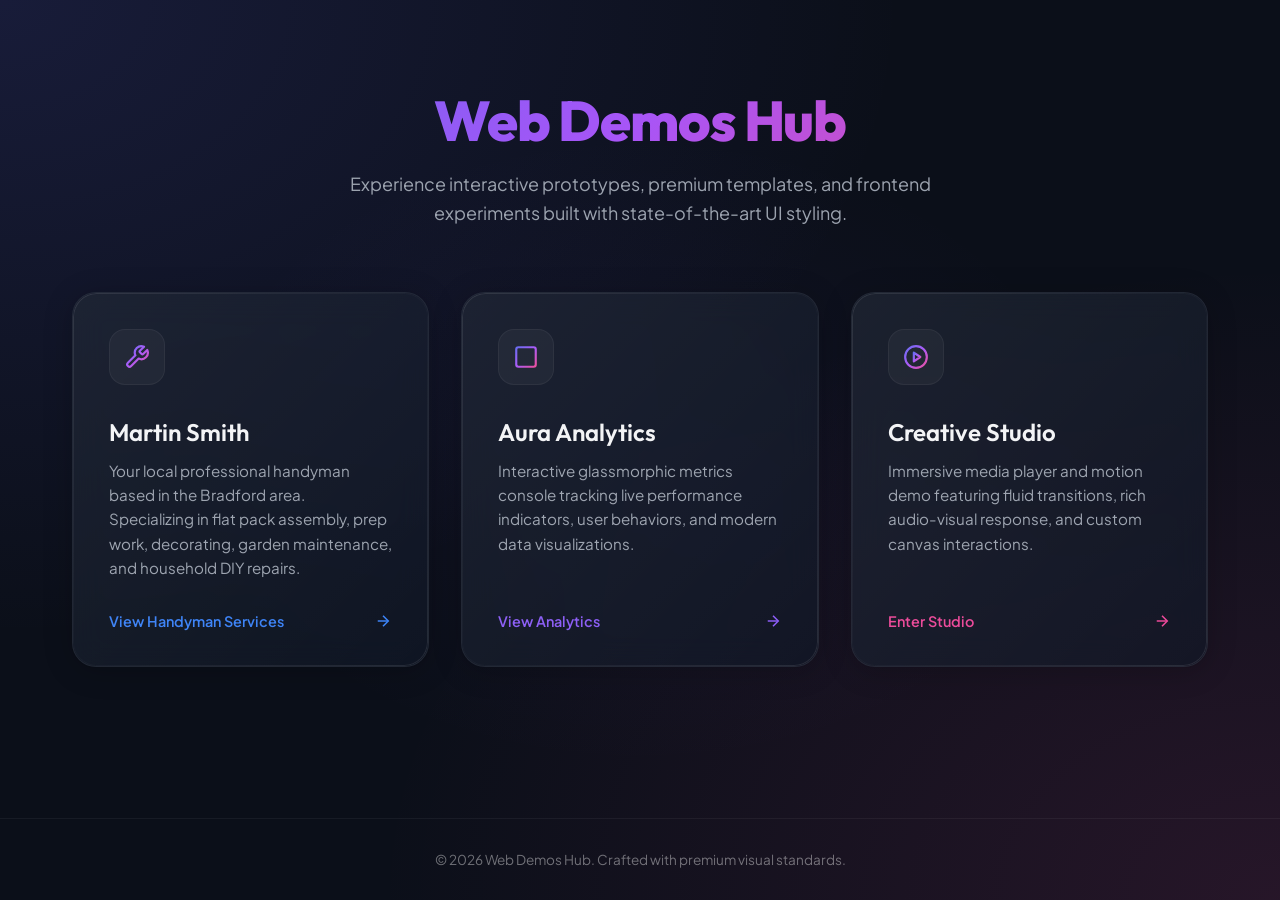
==== index.html @ 21fb2462 "Martin smith" ====
<!DOCTYPE html>
<html lang="en">
<head>
    <meta charset="UTF-8">
    <meta name="viewport" content="width=device-width, initial-scale=1.0">
    <title>Web Demos Hub</title>
    <meta name="description" content="A curated gallery of premium web experiments, templates, and interactive demos.">
    <!-- Google Fonts -->
    <link rel="preconnect" href="https://fonts.googleapis.com">
    <link rel="preconnect" href="https://fonts.gstatic.com" crossorigin>
    <link href="https://fonts.googleapis.com/css2?family=Outfit:wght@300;400;600;800&family=Plus+Jakarta+Sans:wght@300;400;500;700&display=swap" rel="stylesheet">
    
    <style>
        :root {
            --bg-color: #0b0f19;
            --card-bg: rgba(17, 25, 40, 0.65);
            --card-border: rgba(255, 255, 255, 0.08);
            --text-primary: #f3f4f6;
            --text-secondary: #9ca3af;
            --primary-glow: linear-gradient(135deg, #6366f1 0%, #a855f7 50%, #ec4899 100%);
            --accent-blue: #3b82f6;
            --accent-purple: #8b5cf6;
            --accent-pink: #ec4899;
            --font-display: 'Outfit', sans-serif;
            --font-sans: 'Plus Jakarta Sans', sans-serif;
        }

        * {
            box-sizing: border-box;
            margin: 0;
            padding: 0;
        }

        body {
            background-color: var(--bg-color);
            background-image: 
                radial-gradient(at 0% 0%, rgba(99, 102, 241, 0.15) 0px, transparent 50%),
                radial-gradient(at 100% 100%, rgba(236, 72, 153, 0.12) 0px, transparent 50%),
                radial-gradient(at 50% 50%, rgba(139, 92, 246, 0.05) 0px, transparent 50%);
            background-attachment: fixed;
            color: var(--text-primary);
            font-family: var(--font-sans);
            min-height: 100vh;
            display: flex;
            flex-direction: column;
            justify-content: space-between;
            overflow-x: hidden;
        }

        /* Container & Header */
        .container {
            max-width: 1200px;
            width: 100%;
            margin: 0 auto;
            padding: 4rem 2rem;
            flex-grow: 1;
            display: flex;
            flex-direction: column;
            justify-content: center;
        }

        header {
            text-align: center;
            margin-bottom: 4rem;
            animation: fadeIn 1s ease-out;
        }

        h1 {
            font-family: var(--font-display);
            font-size: 3.5rem;
            font-weight: 800;
            line-height: 1.2;
            letter-spacing: -0.02em;
            margin-bottom: 1rem;
            background: var(--primary-glow);
            -webkit-background-clip: text;
            -webkit-text-fill-color: transparent;
            background-clip: text;
        }

        .subtitle {
            font-size: 1.125rem;
            color: var(--text-secondary);
            max-width: 600px;
            margin: 0 auto;
            line-height: 1.6;
        }

        /* Gallery Grid */
        .gallery-grid {
            display: grid;
            grid-template-columns: repeat(auto-fit, minmax(300px, 1fr));
            gap: 2rem;
            animation: slideUp 0.8s cubic-bezier(0.16, 1, 0.3, 1);
        }

        /* Card / Button Styles */
        .demo-card {
            background: var(--card-bg);
            border: 1px solid var(--card-border);
            border-radius: 24px;
            padding: 2.25rem;
            text-decoration: none;
            color: inherit;
            display: flex;
            flex-direction: column;
            justify-content: space-between;
            position: relative;
            overflow: hidden;
            transition: all 0.4s cubic-bezier(0.16, 1, 0.3, 1);
            backdrop-filter: blur(16px);
            -webkit-backdrop-filter: blur(16px);
            box-shadow: 0 4px 30px rgba(0, 0, 0, 0.2);
        }

        /* Ambient Glow effect on hover */
        .demo-card::before {
            content: '';
            position: absolute;
            top: 0;
            left: 0;
            width: 100%;
            height: 100%;
            background: linear-gradient(135deg, rgba(255,255,255,0.05) 0%, rgba(255,255,255,0) 100%);
            opacity: 1;
            transition: opacity 0.4s;
        }

        .demo-card::after {
            content: '';
            position: absolute;
            inset: 0;
            border-radius: 24px;
            padding: 1px;
            background: linear-gradient(135deg, rgba(255, 255, 255, 0.1), rgba(255, 255, 255, 0.02) 50%, rgba(255, 255, 255, 0.1));
            -webkit-mask: linear-gradient(#fff 0 0) content-box, linear-gradient(#fff 0 0);
            -webkit-mask-composite: xor;
            mask-composite: exclude;
            pointer-events: none;
            transition: background 0.4s;
        }

        .demo-card:hover {
            transform: translateY(-8px) scale(1.02);
            border-color: rgba(255, 255, 255, 0.2);
            box-shadow: 
                0 20px 40px rgba(0, 0, 0, 0.4),
                0 0 40px rgba(139, 92, 246, 0.15);
        }

        .demo-card:hover::after {
            background: var(--primary-glow);
        }

        /* Card Content */
        .card-icon {
            width: 56px;
            height: 56px;
            border-radius: 16px;
            background: rgba(255, 255, 255, 0.04);
            display: flex;
            align-items: center;
            justify-content: center;
            margin-bottom: 2rem;
            transition: all 0.4s;
            border: 1px solid rgba(255, 255, 255, 0.05);
        }

        .demo-card:hover .card-icon {
            background: rgba(255, 255, 255, 0.1);
            transform: scale(1.08) rotate(5deg);
        }

        .card-icon svg {
            width: 26px;
            height: 26px;
            fill: none;
            stroke: url(#gradient-accent);
            stroke-width: 2;
            stroke-linecap: round;
            stroke-linejoin: round;
        }

        .demo-card:hover .card-icon svg {
            stroke: #fff;
        }

        .card-title {
            font-family: var(--font-display);
            font-size: 1.5rem;
            font-weight: 600;
            margin-bottom: 0.75rem;
            color: var(--text-primary);
            transition: color 0.3s;
        }

        .demo-card:hover .card-title {
            color: #ffffff;
        }

        .card-description {
            font-size: 0.95rem;
            color: var(--text-secondary);
            line-height: 1.6;
            margin-bottom: 2rem;
        }

        .card-footer {
            display: flex;
            align-items: center;
            justify-content: space-between;
            font-weight: 600;
            font-size: 0.9rem;
            color: var(--accent-blue);
            transition: all 0.3s;
        }

        .demo-card:nth-child(1) .card-footer { color: var(--accent-blue); }
        .demo-card:nth-child(2) .card-footer { color: var(--accent-purple); }
        .demo-card:nth-child(3) .card-footer { color: var(--accent-pink); }

        .arrow-icon {
            width: 18px;
            height: 18px;
            stroke: currentColor;
            stroke-width: 2;
            fill: none;
            transition: transform 0.3s;
        }

        .demo-card:hover .arrow-icon {
            transform: translateX(6px);
        }

        /* Footer */
        footer {
            text-align: center;
            padding: 2rem;
            font-size: 0.85rem;
            color: rgba(255, 255, 255, 0.4);
            border-top: 1px solid rgba(255, 255, 255, 0.05);
            margin-top: 4rem;
        }

        /* Animations */
        @keyframes fadeIn {
            from { opacity: 0; transform: translateY(-10px); }
            to { opacity: 1; transform: translateY(0); }
        }

        @keyframes slideUp {
            from { opacity: 0; transform: translateY(30px); }
            to { opacity: 1; transform: translateY(0); }
        }

        /* Responsive adjustments */
        @media (max-width: 768px) {
            h1 {
                font-size: 2.5rem;
            }
            .container {
                padding: 2rem 1rem;
            }
        }
    </style>
</head>
<body>

    <!-- Hidden SVG Gradients -->
    <svg style="width:0;height:0;position:absolute;" aria-hidden="true" focusable="false">
        <defs>
            <linearGradient id="gradient-accent" x1="0%" y1="0%" x2="100%" y2="100%">
                <stop offset="0%" stop-color="#6366f1" />
                <stop offset="50%" stop-color="#a855f7" />
                <stop offset="100%" stop-color="#ec4899" />
            </linearGradient>
        </defs>
    </svg>

    <div class="container">
        <header>
            <h1>Web Demos Hub</h1>
            <p class="subtitle">Experience interactive prototypes, premium templates, and frontend experiments built with state-of-the-art UI styling.</p>
        </header>

        <main class="gallery-grid">
            <!-- Martin Smith Handyman -->
            <a href="/martinsmith/page.html" class="demo-card" id="btn-martin-smith">
                <div>
                    <div class="card-icon">
                        <svg xmlns="http://www.w3.org/2000/svg" viewBox="0 0 24 24">
                            <path d="M14.7 6.3a1 1 0 0 0 0 1.4l1.6 1.6a1 1 0 0 0 1.4 0l3.77-3.77a6 6 0 0 1-7.94 7.94l-6.91 6.91a2.12 2.12 0 0 1-3-3l6.91-6.91a6 6 0 0 1 7.94-7.94l-3.76 3.76z"></path>
                        </svg>
                    </div>
                    <h2 class="card-title">Martin Smith</h2>
                    <p class="card-description">Your local professional handyman based in the Bradford area. Specializing in flat pack assembly, prep work, decorating, garden maintenance, and household DIY repairs.</p>
                </div>
                <div class="card-footer">
                    <span>View Handyman Services</span>
                    <svg class="arrow-icon" xmlns="http://www.w3.org/2000/svg" viewBox="0 0 24 24">
                        <line x1="5" y1="12" x2="19" y2="12"></line>
                        <polyline points="12 5 19 12 12 19"></polyline>
                    </svg>
                </div>
            </a>

            <!-- Demo 2 -->
            <a href="/dashboard/index.html" class="demo-card" id="btn-analytics-dashboard">
                <div>
                    <div class="card-icon">
                        <svg xmlns="http://www.w3.org/2000/svg" viewBox="0 0 24 24">
                            <rect x="3" y="3" width="18" height="18" rx="2" ry="2"></rect>
                            <line x1="9" y1="3" x2="9" y2="21"></line>
                            <line x1="9" y1="9" x2="21" y2="9"></line>
                            <line x1="15" y1="9" x2="15" y2="21"></line>
                        </svg>
                    </div>
                    <h2 class="card-title">Aura Analytics</h2>
                    <p class="card-description">Interactive glassmorphic metrics console tracking live performance indicators, user behaviors, and modern data visualizations.</p>
                </div>
                <div class="card-footer">
                    <span>View Analytics</span>
                    <svg class="arrow-icon" xmlns="http://www.w3.org/2000/svg" viewBox="0 0 24 24">
                        <line x1="5" y1="12" x2="19" y2="12"></line>
                        <polyline points="12 5 19 12 12 19"></polyline>
                    </svg>
                </div>
            </a>

            <!-- Demo 3 -->
            <a href="/creative/index.html" class="demo-card" id="btn-creative-studio">
                <div>
                    <div class="card-icon">
                        <svg xmlns="http://www.w3.org/2000/svg" viewBox="0 0 24 24">
                            <circle cx="12" cy="12" r="10"></circle>
                            <polygon points="10 8 16 12 10 16 10 8"></polygon>
                        </svg>
                    </div>
                    <h2 class="card-title">Creative Studio</h2>
                    <p class="card-description">Immersive media player and motion demo featuring fluid transitions, rich audio-visual response, and custom canvas interactions.</p>
                </div>
                <div class="card-footer">
                    <span>Enter Studio</span>
                    <svg class="arrow-icon" xmlns="http://www.w3.org/2000/svg" viewBox="0 0 24 24">
                        <line x1="5" y1="12" x2="19" y2="12"></line>
                        <polyline points="12 5 19 12 12 19"></polyline>
                    </svg>
                </div>
            </a>
        </main>
    </div>

    <footer>
        <p>&copy; 2026 Web Demos Hub. Crafted with premium visual standards.</p>
    </footer>

</body>
</html>
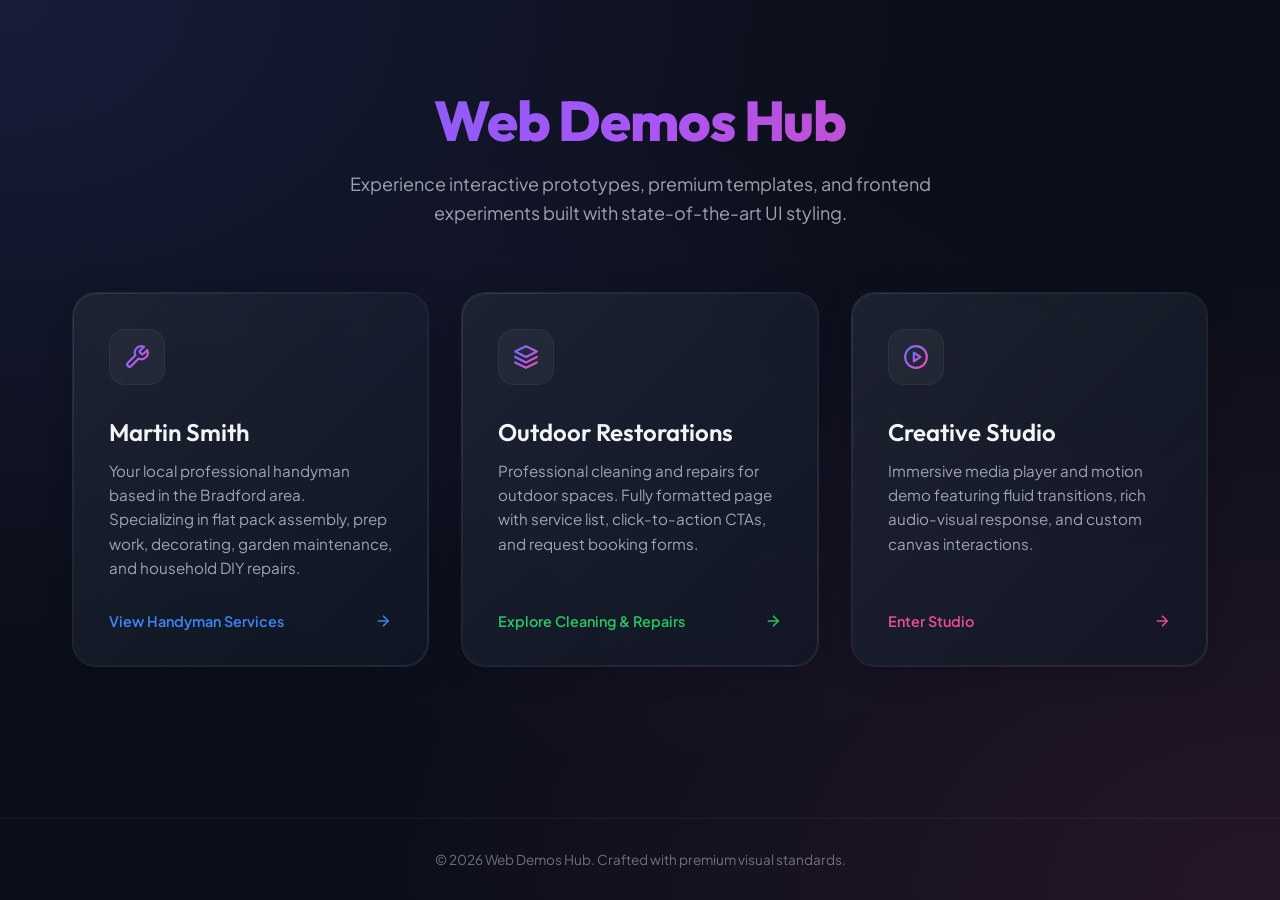
==== commit 16b248de: "Outdoor restoration" ====
--- a/index.html
+++ b/index.html
@@ -285,7 +285,7 @@
 
         <main class="gallery-grid">
             <!-- Martin Smith Handyman -->
-            <a href="/martinsmith/page.html" class="demo-card" id="btn-martin-smith">
+            <a href="martinsmith/page.html" class="demo-card" id="btn-martin-smith">
                 <div>
                     <div class="card-icon">
                         <svg xmlns="http://www.w3.org/2000/svg" viewBox="0 0 24 24">
@@ -304,22 +304,19 @@
                 </div>
             </a>
 
-            <!-- Demo 2 -->
-            <a href="/dashboard/index.html" class="demo-card" id="btn-analytics-dashboard">
+            <!-- Demo 2 - Outdoor Restorations -->
+            <a href="outdoorrestoration/index.html" class="demo-card" id="btn-outdoor-restorations">
                 <div>
                     <div class="card-icon">
                         <svg xmlns="http://www.w3.org/2000/svg" viewBox="0 0 24 24">
-                            <rect x="3" y="3" width="18" height="18" rx="2" ry="2"></rect>
-                            <line x1="9" y1="3" x2="9" y2="21"></line>
-                            <line x1="9" y1="9" x2="21" y2="9"></line>
-                            <line x1="15" y1="9" x2="15" y2="21"></line>
+                            <path d="M12 2L2 7l10 5 10-5-10-5zM2 17l10 5 10-5M2 12l10 5 10-5"></path>
                         </svg>
                     </div>
-                    <h2 class="card-title">Aura Analytics</h2>
-                    <p class="card-description">Interactive glassmorphic metrics console tracking live performance indicators, user behaviors, and modern data visualizations.</p>
-                </div>
-                <div class="card-footer">
-                    <span>View Analytics</span>
+                    <h2 class="card-title">Outdoor Restorations</h2>
+                    <p class="card-description">Professional cleaning and repairs for outdoor spaces. Fully formatted page with service list, click-to-action CTAs, and request booking forms.</p>
+                </div>
+                <div class="card-footer" style="color: #22c55e;">
+                    <span>Explore Cleaning &amp; Repairs</span>
                     <svg class="arrow-icon" xmlns="http://www.w3.org/2000/svg" viewBox="0 0 24 24">
                         <line x1="5" y1="12" x2="19" y2="12"></line>
                         <polyline points="12 5 19 12 12 19"></polyline>
@@ -328,7 +325,7 @@
             </a>
 
             <!-- Demo 3 -->
-            <a href="/creative/index.html" class="demo-card" id="btn-creative-studio">
+            <a href="creative/index.html" class="demo-card" id="btn-creative-studio">
                 <div>
                     <div class="card-icon">
                         <svg xmlns="http://www.w3.org/2000/svg" viewBox="0 0 24 24">
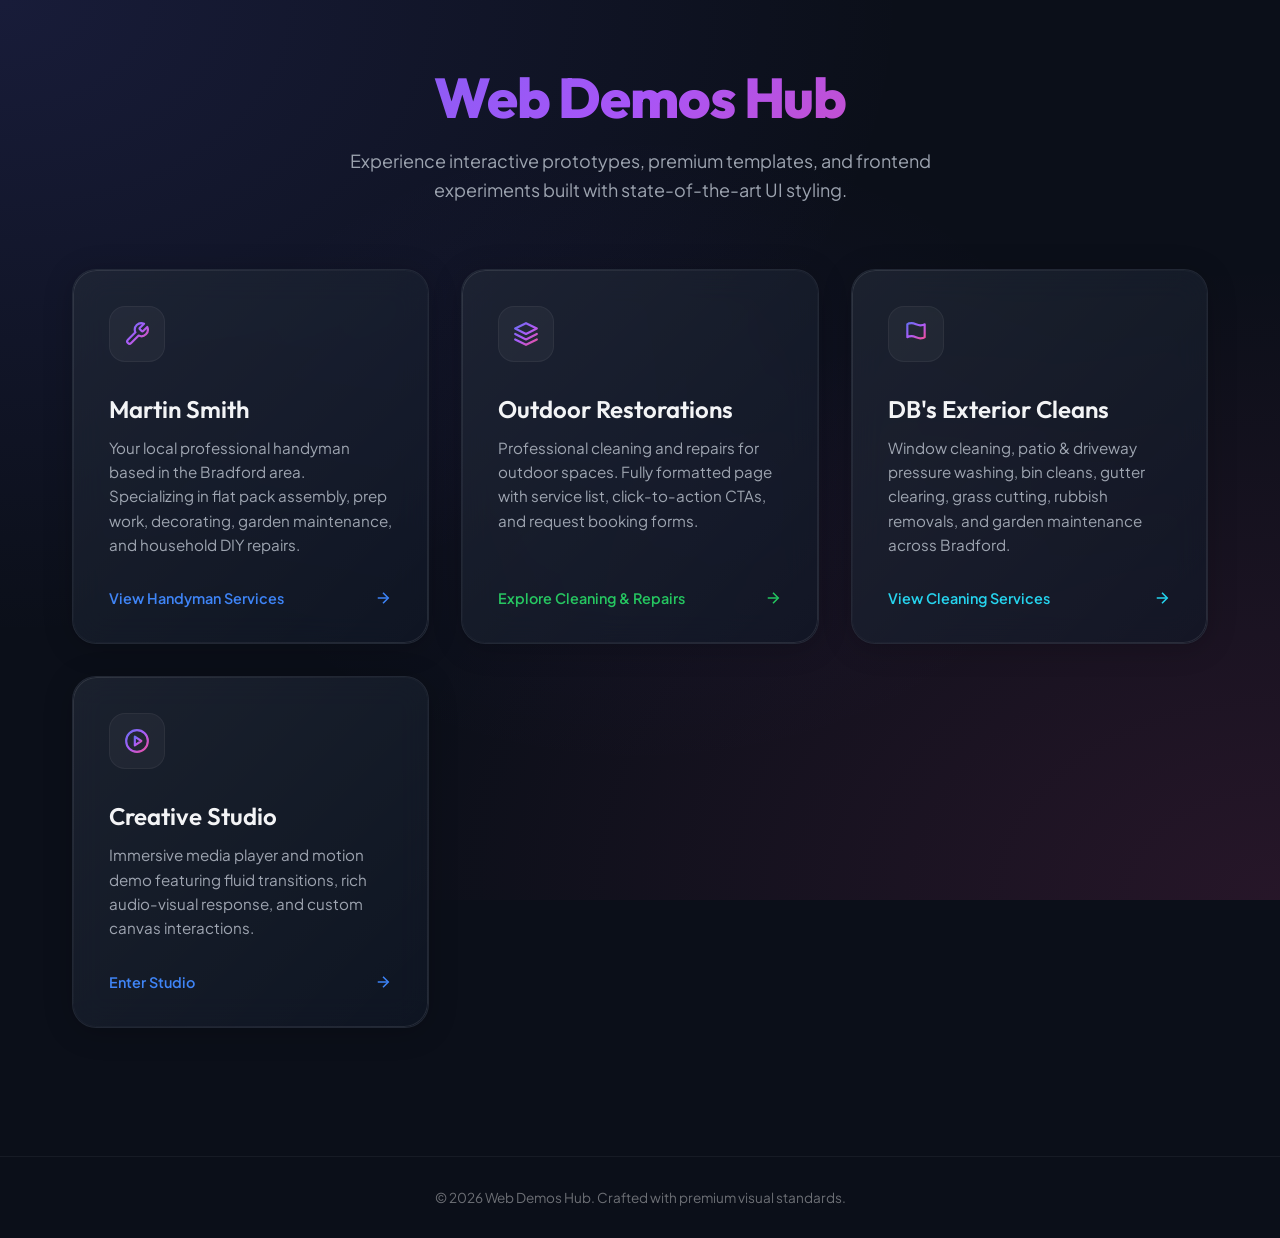
==== commit a2c2df63: "db cleaning" ====
--- a/index.html
+++ b/index.html
@@ -324,6 +324,27 @@
                 </div>
             </a>
 
+            <!-- DB's Exterior Cleans & Garden Maintenance -->
+            <a href="dbsinteriors/index.html" class="demo-card" id="btn-dbs-exterior">
+                <div>
+                    <div class="card-icon">
+                        <svg xmlns="http://www.w3.org/2000/svg" viewBox="0 0 24 24">
+                            <path d="M4 15s1-1 4-1 5 2 8 2 4-1 4-1V3s-1 1-4 1-5-2-8-2-4 1-4 1z"></path>
+                            <line x1="4" y1="22" x2="4" y2="15"></line>
+                        </svg>
+                    </div>
+                    <h2 class="card-title">DB's Exterior Cleans</h2>
+                    <p class="card-description">Window cleaning, patio & driveway pressure washing, bin cleans, gutter clearing, grass cutting, rubbish removals, and garden maintenance across Bradford.</p>
+                </div>
+                <div class="card-footer" style="color: #22d3ee;">
+                    <span>View Cleaning Services</span>
+                    <svg class="arrow-icon" xmlns="http://www.w3.org/2000/svg" viewBox="0 0 24 24">
+                        <line x1="5" y1="12" x2="19" y2="12"></line>
+                        <polyline points="12 5 19 12 12 19"></polyline>
+                    </svg>
+                </div>
+            </a>
+
             <!-- Demo 3 -->
             <a href="creative/index.html" class="demo-card" id="btn-creative-studio">
                 <div>
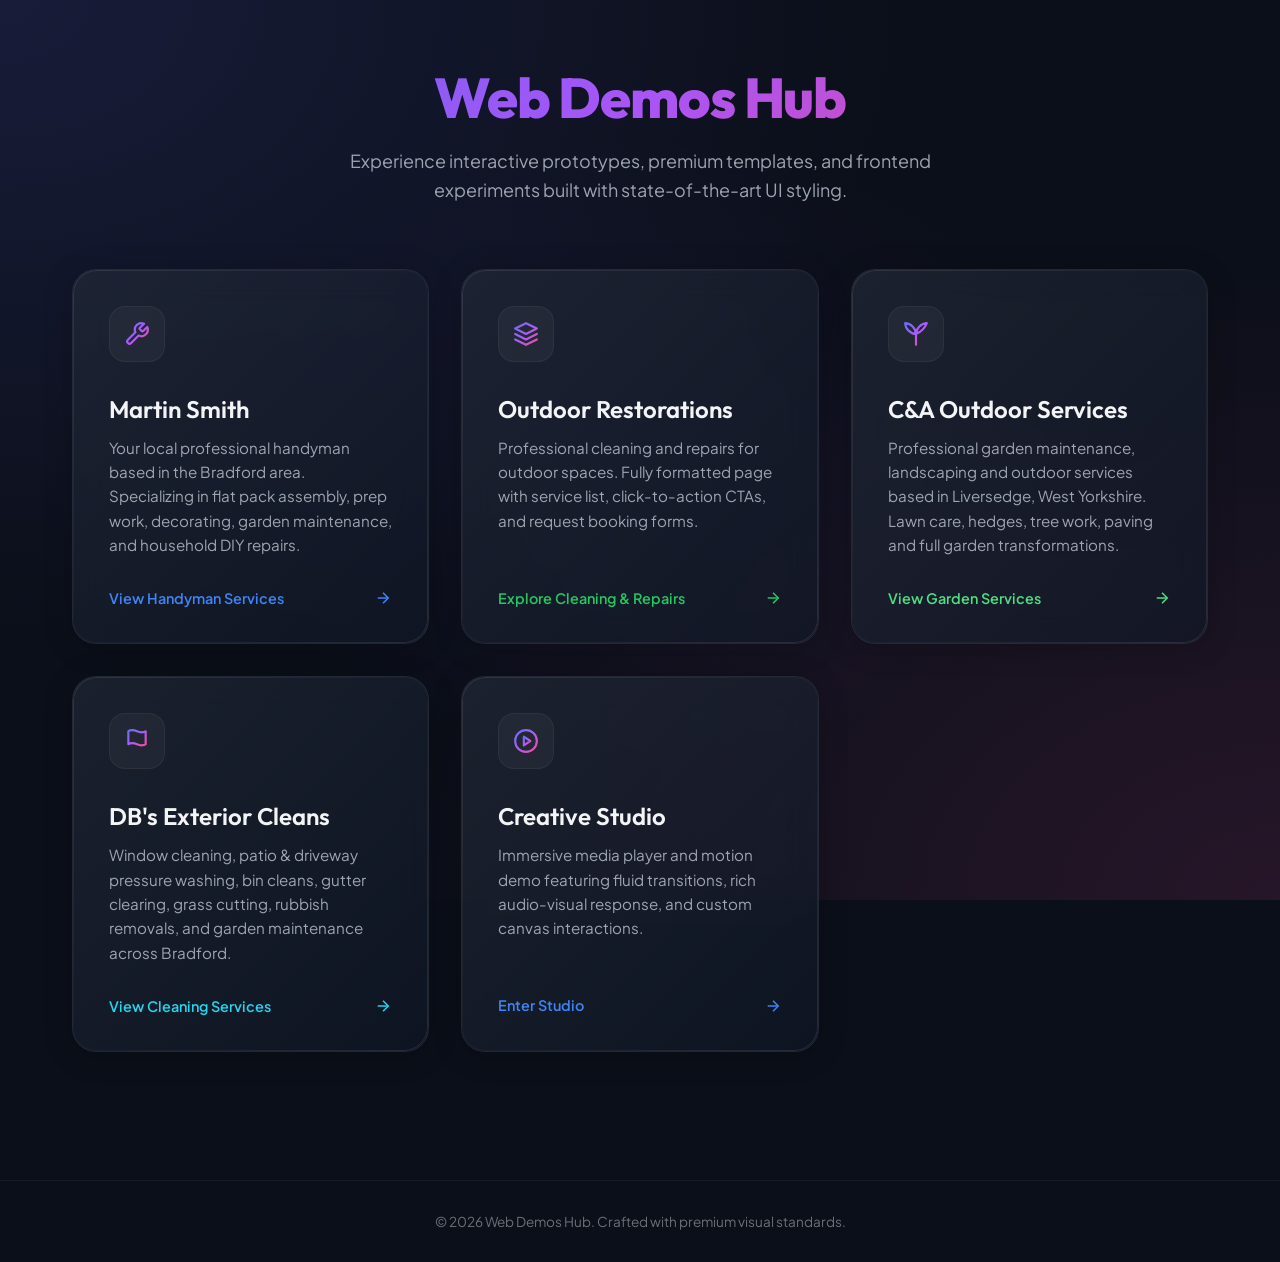
==== commit 06fe5cf3: "C and A" ====
--- a/index.html
+++ b/index.html
@@ -324,6 +324,26 @@
                 </div>
             </a>
 
+            <!-- C&A Outdoor Services -->
+            <a href="caoutdoor/index.html" class="demo-card" id="btn-ca-outdoor">
+                <div>
+                    <div class="card-icon">
+                        <svg xmlns="http://www.w3.org/2000/svg" viewBox="0 0 24 24">
+                            <path d="M12 22V12M12 12C12 7 7 2 2 2c0 5 5 10 10 10zM12 12c0-5 5-10 10-10-2 5-5 8-10 10z"></path>
+                        </svg>
+                    </div>
+                    <h2 class="card-title">C&amp;A Outdoor Services</h2>
+                    <p class="card-description">Professional garden maintenance, landscaping and outdoor services based in Liversedge, West Yorkshire. Lawn care, hedges, tree work, paving and full garden transformations.</p>
+                </div>
+                <div class="card-footer" style="color: #4ade80;">
+                    <span>View Garden Services</span>
+                    <svg class="arrow-icon" xmlns="http://www.w3.org/2000/svg" viewBox="0 0 24 24">
+                        <line x1="5" y1="12" x2="19" y2="12"></line>
+                        <polyline points="12 5 19 12 12 19"></polyline>
+                    </svg>
+                </div>
+            </a>
+
             <!-- DB's Exterior Cleans & Garden Maintenance -->
             <a href="dbsinteriors/index.html" class="demo-card" id="btn-dbs-exterior">
                 <div>
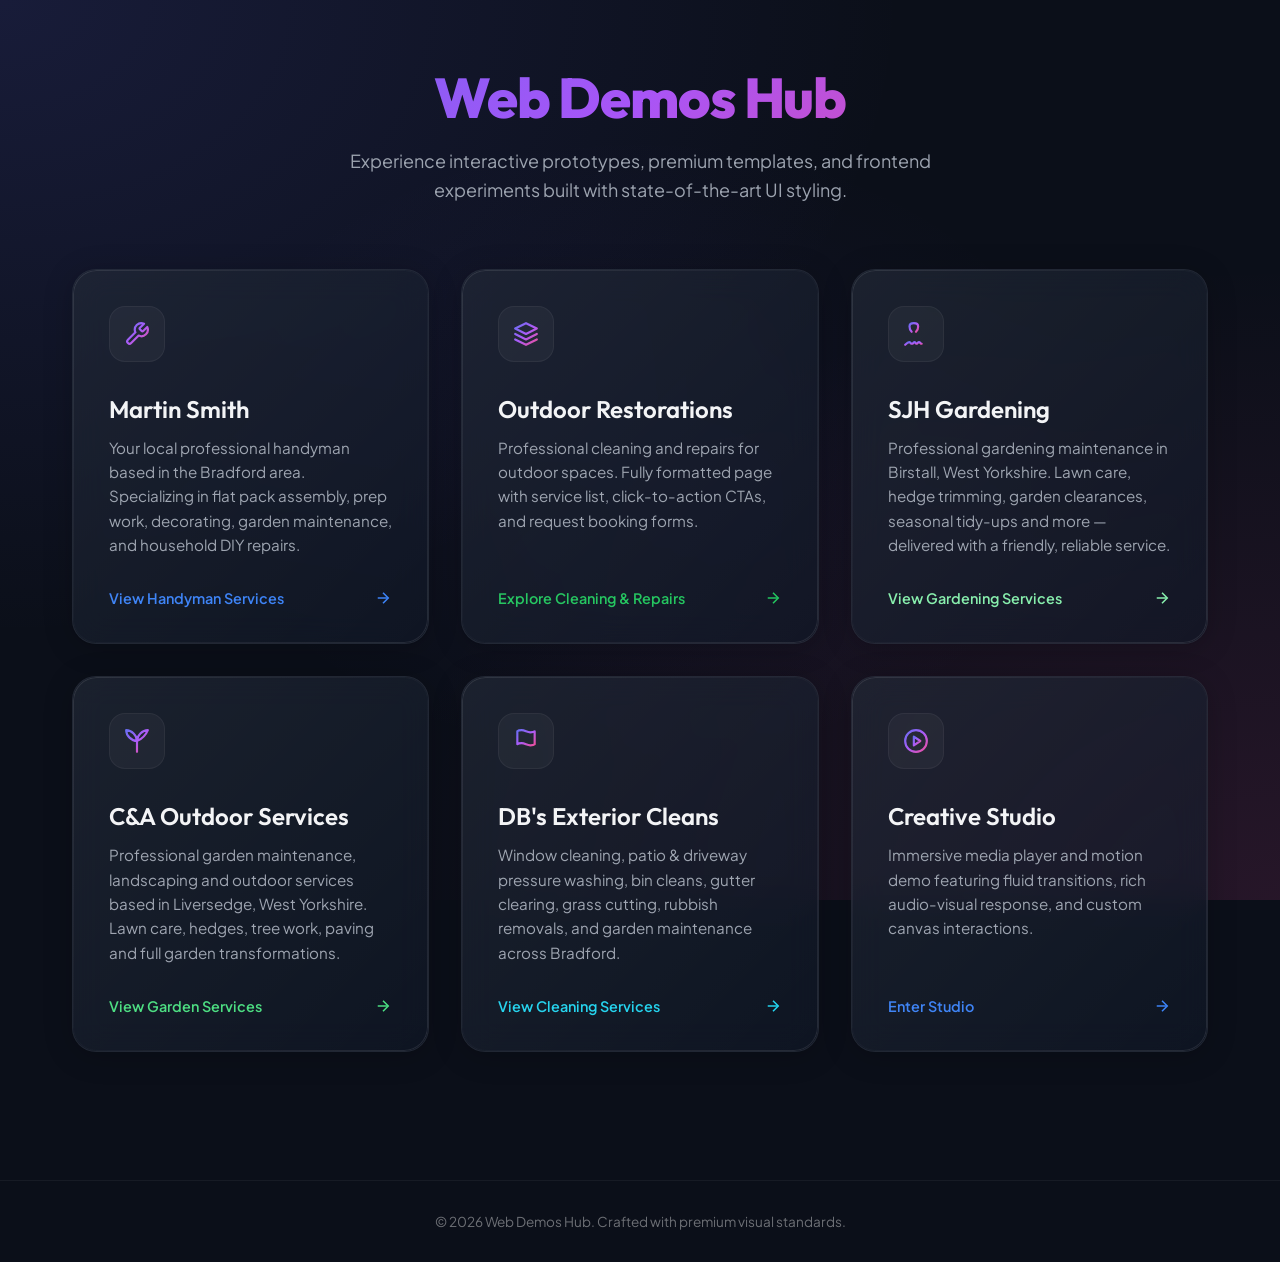
==== commit dd7014a8: "SJH" ====
--- a/index.html
+++ b/index.html
@@ -1,5 +1,6 @@
 <!DOCTYPE html>
 <html lang="en">
+
 <head>
     <meta charset="UTF-8">
     <meta name="viewport" content="width=device-width, initial-scale=1.0">
@@ -8,8 +9,10 @@
     <!-- Google Fonts -->
     <link rel="preconnect" href="https://fonts.googleapis.com">
     <link rel="preconnect" href="https://fonts.gstatic.com" crossorigin>
-    <link href="https://fonts.googleapis.com/css2?family=Outfit:wght@300;400;600;800&family=Plus+Jakarta+Sans:wght@300;400;500;700&display=swap" rel="stylesheet">
-    
+    <link
+        href="https://fonts.googleapis.com/css2?family=Outfit:wght@300;400;600;800&family=Plus+Jakarta+Sans:wght@300;400;500;700&display=swap"
+        rel="stylesheet">
+
     <style>
         :root {
             --bg-color: #0b0f19;
@@ -33,7 +36,7 @@
 
         body {
             background-color: var(--bg-color);
-            background-image: 
+            background-image:
                 radial-gradient(at 0% 0%, rgba(99, 102, 241, 0.15) 0px, transparent 50%),
                 radial-gradient(at 100% 100%, rgba(236, 72, 153, 0.12) 0px, transparent 50%),
                 radial-gradient(at 50% 50%, rgba(139, 92, 246, 0.05) 0px, transparent 50%);
@@ -121,7 +124,7 @@
             left: 0;
             width: 100%;
             height: 100%;
-            background: linear-gradient(135deg, rgba(255,255,255,0.05) 0%, rgba(255,255,255,0) 100%);
+            background: linear-gradient(135deg, rgba(255, 255, 255, 0.05) 0%, rgba(255, 255, 255, 0) 100%);
             opacity: 1;
             transition: opacity 0.4s;
         }
@@ -143,7 +146,7 @@
         .demo-card:hover {
             transform: translateY(-8px) scale(1.02);
             border-color: rgba(255, 255, 255, 0.2);
-            box-shadow: 
+            box-shadow:
                 0 20px 40px rgba(0, 0, 0, 0.4),
                 0 0 40px rgba(139, 92, 246, 0.15);
         }
@@ -215,9 +218,17 @@
             transition: all 0.3s;
         }
 
-        .demo-card:nth-child(1) .card-footer { color: var(--accent-blue); }
-        .demo-card:nth-child(2) .card-footer { color: var(--accent-purple); }
-        .demo-card:nth-child(3) .card-footer { color: var(--accent-pink); }
+        .demo-card:nth-child(1) .card-footer {
+            color: var(--accent-blue);
+        }
+
+        .demo-card:nth-child(2) .card-footer {
+            color: var(--accent-purple);
+        }
+
+        .demo-card:nth-child(3) .card-footer {
+            color: var(--accent-pink);
+        }
 
         .arrow-icon {
             width: 18px;
@@ -244,13 +255,27 @@
 
         /* Animations */
         @keyframes fadeIn {
-            from { opacity: 0; transform: translateY(-10px); }
-            to { opacity: 1; transform: translateY(0); }
+            from {
+                opacity: 0;
+                transform: translateY(-10px);
+            }
+
+            to {
+                opacity: 1;
+                transform: translateY(0);
+            }
         }
 
         @keyframes slideUp {
-            from { opacity: 0; transform: translateY(30px); }
-            to { opacity: 1; transform: translateY(0); }
+            from {
+                opacity: 0;
+                transform: translateY(30px);
+            }
+
+            to {
+                opacity: 1;
+                transform: translateY(0);
+            }
         }
 
         /* Responsive adjustments */
@@ -258,12 +283,14 @@
             h1 {
                 font-size: 2.5rem;
             }
+
             .container {
                 padding: 2rem 1rem;
             }
         }
     </style>
 </head>
+
 <body>
 
     <!-- Hidden SVG Gradients -->
@@ -280,7 +307,8 @@
     <div class="container">
         <header>
             <h1>Web Demos Hub</h1>
-            <p class="subtitle">Experience interactive prototypes, premium templates, and frontend experiments built with state-of-the-art UI styling.</p>
+            <p class="subtitle">Experience interactive prototypes, premium templates, and frontend experiments built
+                with state-of-the-art UI styling.</p>
         </header>
 
         <main class="gallery-grid">
@@ -289,11 +317,15 @@
                 <div>
                     <div class="card-icon">
                         <svg xmlns="http://www.w3.org/2000/svg" viewBox="0 0 24 24">
-                            <path d="M14.7 6.3a1 1 0 0 0 0 1.4l1.6 1.6a1 1 0 0 0 1.4 0l3.77-3.77a6 6 0 0 1-7.94 7.94l-6.91 6.91a2.12 2.12 0 0 1-3-3l6.91-6.91a6 6 0 0 1 7.94-7.94l-3.76 3.76z"></path>
+                            <path
+                                d="M14.7 6.3a1 1 0 0 0 0 1.4l1.6 1.6a1 1 0 0 0 1.4 0l3.77-3.77a6 6 0 0 1-7.94 7.94l-6.91 6.91a2.12 2.12 0 0 1-3-3l6.91-6.91a6 6 0 0 1 7.94-7.94l-3.76 3.76z">
+                            </path>
                         </svg>
                     </div>
                     <h2 class="card-title">Martin Smith</h2>
-                    <p class="card-description">Your local professional handyman based in the Bradford area. Specializing in flat pack assembly, prep work, decorating, garden maintenance, and household DIY repairs.</p>
+                    <p class="card-description">Your local professional handyman based in the Bradford area.
+                        Specializing in flat pack assembly, prep work, decorating, garden maintenance, and household DIY
+                        repairs.</p>
                 </div>
                 <div class="card-footer">
                     <span>View Handyman Services</span>
@@ -313,7 +345,8 @@
                         </svg>
                     </div>
                     <h2 class="card-title">Outdoor Restorations</h2>
-                    <p class="card-description">Professional cleaning and repairs for outdoor spaces. Fully formatted page with service list, click-to-action CTAs, and request booking forms.</p>
+                    <p class="card-description">Professional cleaning and repairs for outdoor spaces. Fully formatted
+                        page with service list, click-to-action CTAs, and request booking forms.</p>
                 </div>
                 <div class="card-footer" style="color: #22c55e;">
                     <span>Explore Cleaning &amp; Repairs</span>
@@ -324,16 +357,45 @@
                 </div>
             </a>
 
+            <!-- SJH Gardening Maintenance -->
+            <a href="sjhgardening/index.html" class="demo-card" id="btn-sjh-gardening">
+                <div>
+                    <div class="card-icon">
+                        <svg xmlns="http://www.w3.org/2000/svg" viewBox="0 0 24 24">
+                            <path
+                                d="M2 22c1.25-1.25 2.5-2.5 3.75-2.5C7 19.5 7 21 8.25 21S9.5 19.5 10.75 19.5 11 21 12.25 21s1.25-1.5 2.5-1.5 1.25 1.5 2.5 1.5">
+                            </path>
+                            <path d="M12 10c0 0 2-2 2-5 0-2-2-3-4-3S6 3 6 5c0 3 2 5 2 5"></path>
+                            <path d="M12 10v12"></path>
+                        </svg>
+                    </div>
+                    <h2 class="card-title">SJH Gardening</h2>
+                    <p class="card-description">Professional gardening maintenance in Birstall, West Yorkshire. Lawn
+                        care, hedge trimming, garden clearances, seasonal tidy-ups and more — delivered with a friendly,
+                        reliable service.</p>
+                </div>
+                <div class="card-footer" style="color: #86efac;">
+                    <span>View Gardening Services</span>
+                    <svg class="arrow-icon" xmlns="http://www.w3.org/2000/svg" viewBox="0 0 24 24">
+                        <line x1="5" y1="12" x2="19" y2="12"></line>
+                        <polyline points="12 5 19 12 12 19"></polyline>
+                    </svg>
+                </div>
+            </a>
+
             <!-- C&A Outdoor Services -->
             <a href="caoutdoor/index.html" class="demo-card" id="btn-ca-outdoor">
                 <div>
                     <div class="card-icon">
                         <svg xmlns="http://www.w3.org/2000/svg" viewBox="0 0 24 24">
-                            <path d="M12 22V12M12 12C12 7 7 2 2 2c0 5 5 10 10 10zM12 12c0-5 5-10 10-10-2 5-5 8-10 10z"></path>
+                            <path d="M12 22V12M12 12C12 7 7 2 2 2c0 5 5 10 10 10zM12 12c0-5 5-10 10-10-2 5-5 8-10 10z">
+                            </path>
                         </svg>
                     </div>
                     <h2 class="card-title">C&amp;A Outdoor Services</h2>
-                    <p class="card-description">Professional garden maintenance, landscaping and outdoor services based in Liversedge, West Yorkshire. Lawn care, hedges, tree work, paving and full garden transformations.</p>
+                    <p class="card-description">Professional garden maintenance, landscaping and outdoor services based
+                        in Liversedge, West Yorkshire. Lawn care, hedges, tree work, paving and full garden
+                        transformations.</p>
                 </div>
                 <div class="card-footer" style="color: #4ade80;">
                     <span>View Garden Services</span>
@@ -354,7 +416,8 @@
                         </svg>
                     </div>
                     <h2 class="card-title">DB's Exterior Cleans</h2>
-                    <p class="card-description">Window cleaning, patio & driveway pressure washing, bin cleans, gutter clearing, grass cutting, rubbish removals, and garden maintenance across Bradford.</p>
+                    <p class="card-description">Window cleaning, patio & driveway pressure washing, bin cleans, gutter
+                        clearing, grass cutting, rubbish removals, and garden maintenance across Bradford.</p>
                 </div>
                 <div class="card-footer" style="color: #22d3ee;">
                     <span>View Cleaning Services</span>
@@ -375,7 +438,8 @@
                         </svg>
                     </div>
                     <h2 class="card-title">Creative Studio</h2>
-                    <p class="card-description">Immersive media player and motion demo featuring fluid transitions, rich audio-visual response, and custom canvas interactions.</p>
+                    <p class="card-description">Immersive media player and motion demo featuring fluid transitions, rich
+                        audio-visual response, and custom canvas interactions.</p>
                 </div>
                 <div class="card-footer">
                     <span>Enter Studio</span>
@@ -393,4 +457,5 @@
     </footer>
 
 </body>
-</html>
+
+</html>
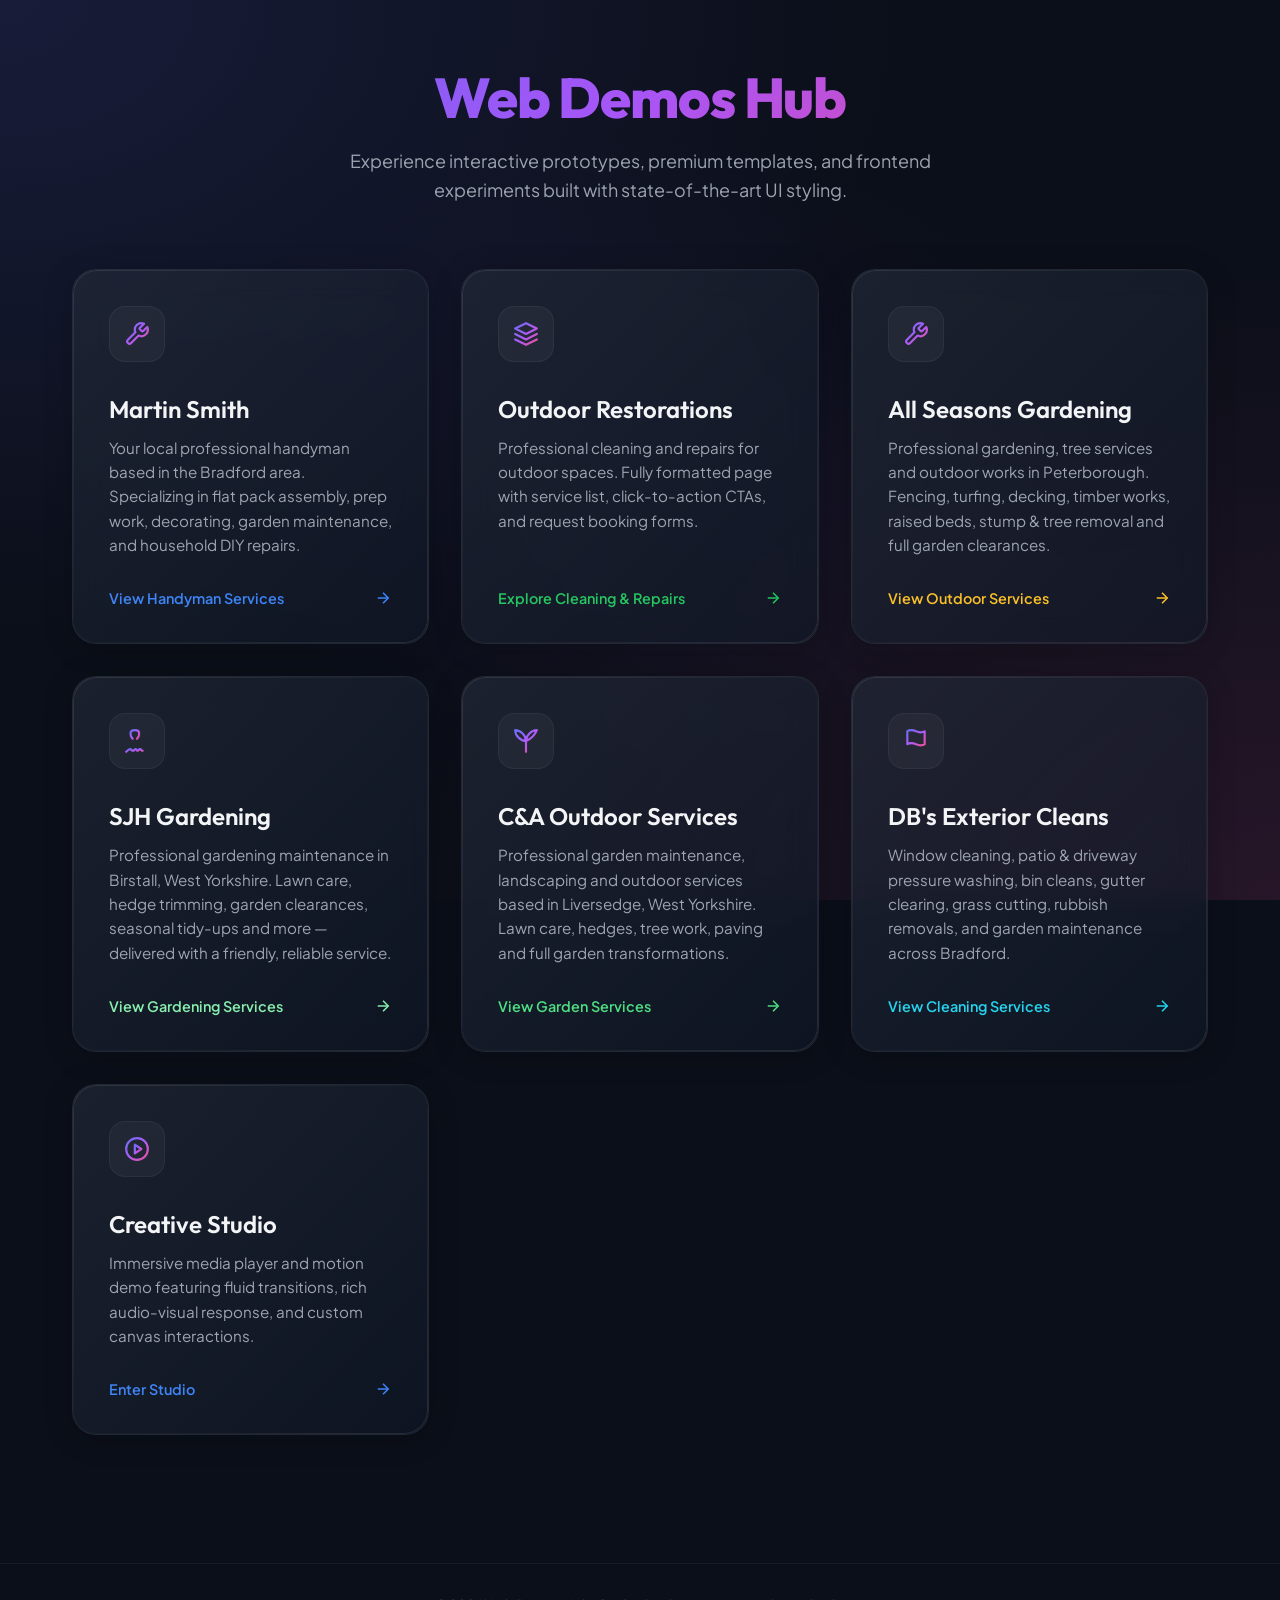
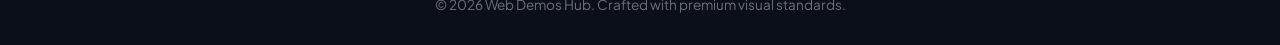
==== commit 0c7665cd: "All Seasons" ====
--- a/index.html
+++ b/index.html
@@ -357,6 +357,26 @@
                 </div>
             </a>
 
+            <!-- All Seasons Gardening Services -->
+            <a href="allseasons/index.html" class="demo-card" id="btn-all-seasons">
+                <div>
+                    <div class="card-icon">
+                        <svg xmlns="http://www.w3.org/2000/svg" viewBox="0 0 24 24">
+                            <path d="M14.7 6.3a1 1 0 0 0 0 1.4l1.6 1.6a1 1 0 0 0 1.4 0l3.77-3.77a6 6 0 0 1-7.94 7.94l-6.91 6.91a2.12 2.12 0 0 1-3-3l6.91-6.91a6 6 0 0 1 7.94-7.94l-3.76 3.76z"></path>
+                        </svg>
+                    </div>
+                    <h2 class="card-title">All Seasons Gardening</h2>
+                    <p class="card-description">Professional gardening, tree services and outdoor works in Peterborough. Fencing, turfing, decking, timber works, raised beds, stump &amp; tree removal and full garden clearances.</p>
+                </div>
+                <div class="card-footer" style="color: #fbbf24;">
+                    <span>View Outdoor Services</span>
+                    <svg class="arrow-icon" xmlns="http://www.w3.org/2000/svg" viewBox="0 0 24 24">
+                        <line x1="5" y1="12" x2="19" y2="12"></line>
+                        <polyline points="12 5 19 12 12 19"></polyline>
+                    </svg>
+                </div>
+            </a>
+
             <!-- SJH Gardening Maintenance -->
             <a href="sjhgardening/index.html" class="demo-card" id="btn-sjh-gardening">
                 <div>
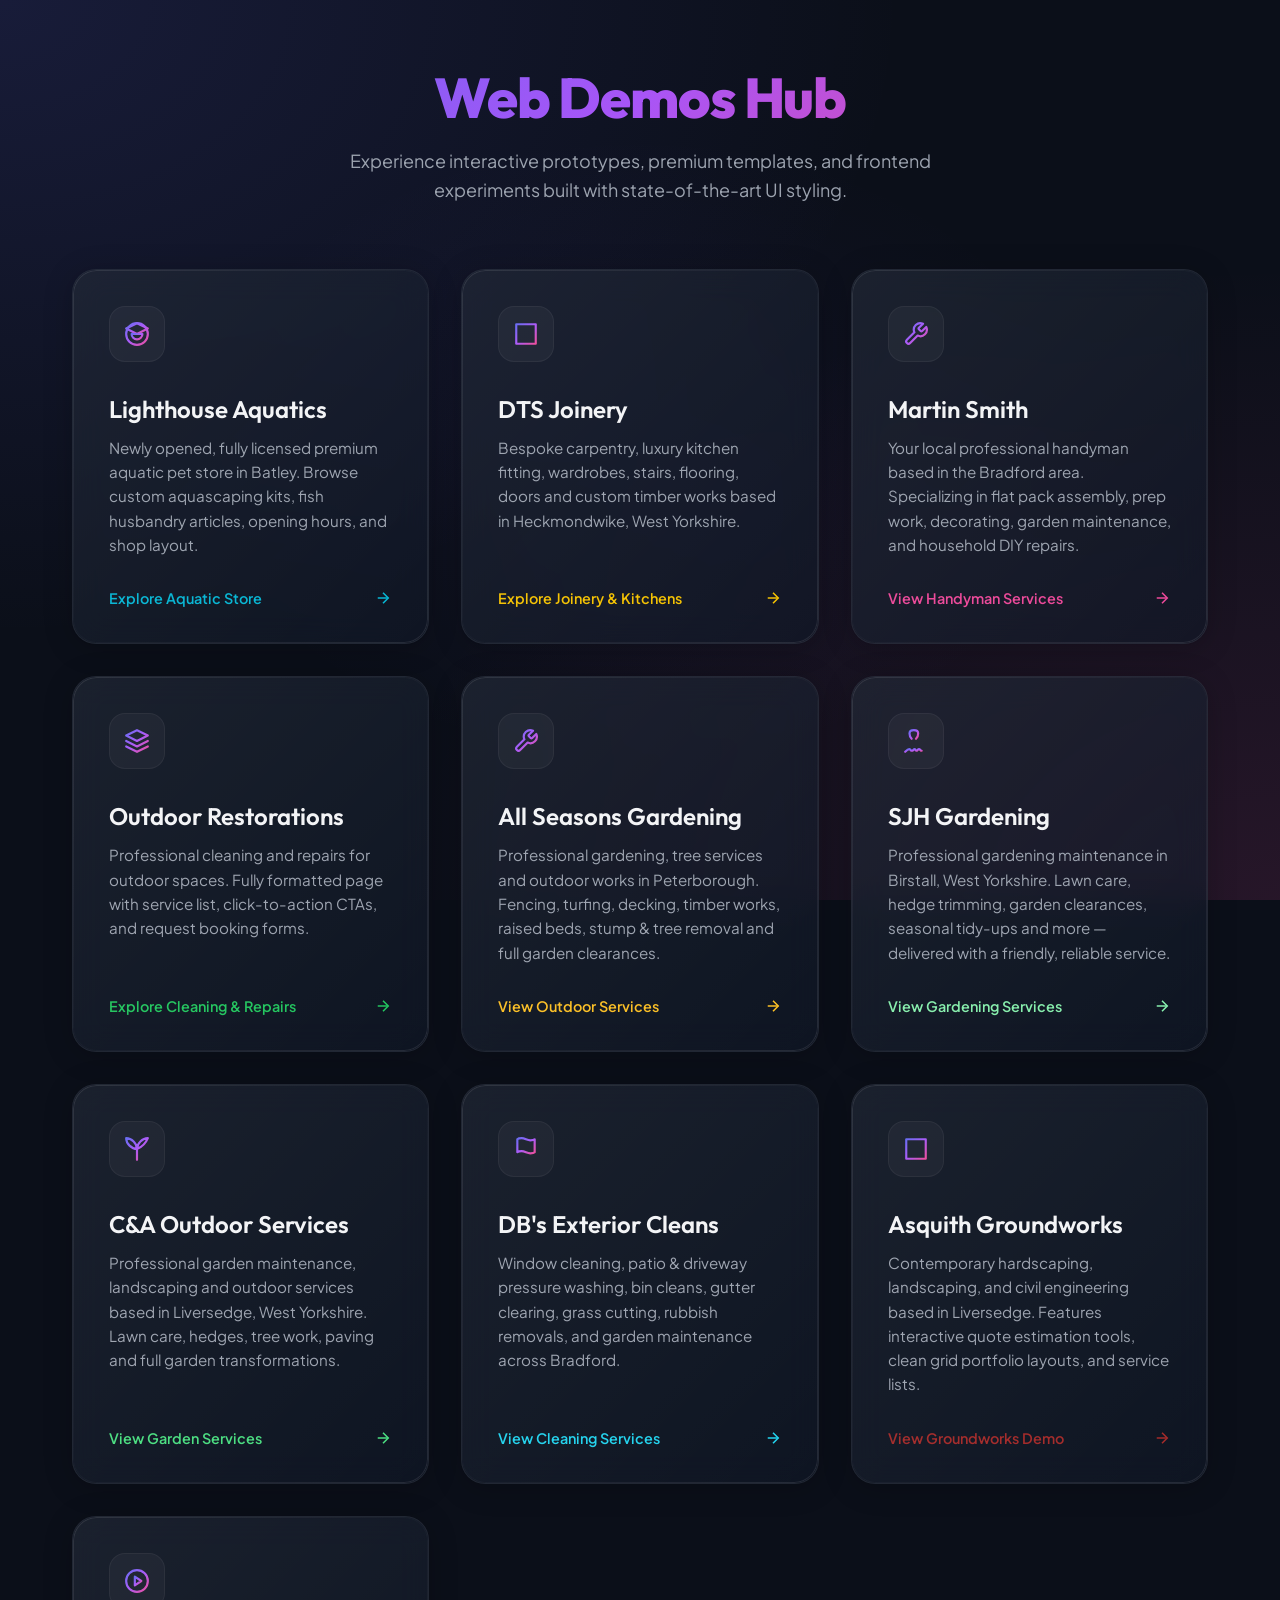
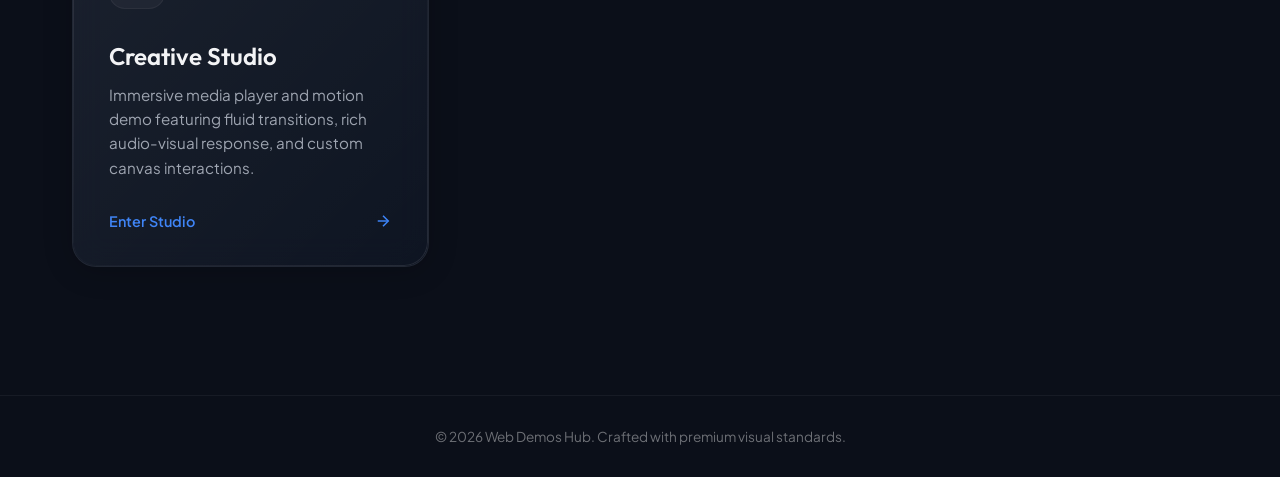
==== commit 7c5aa343: "Asuith" ====
--- a/index.html
+++ b/index.html
@@ -312,6 +312,51 @@
         </header>
 
         <main class="gallery-grid">
+            <!-- Lighthouse Aquatics -->
+            <a href="lighthouseaquatics/index.html" class="demo-card" id="btn-lighthouse-aquatics">
+                <div>
+                    <div class="card-icon">
+                        <svg xmlns="http://www.w3.org/2000/svg" viewBox="0 0 24 24" fill="none" stroke="currentColor" stroke-width="2" stroke-linecap="round" stroke-linejoin="round">
+                            <path d="M12 2L2 7l10 5 10-5-10-5z" />
+                            <path d="M12 17a5 5 0 0 0 5-5H7a5 5 0 0 0 5 5z" />
+                            <path d="M12 22V12" />
+                            <circle cx="12" cy="12" r="10" stroke="url(#gradient-accent)" stroke-width="2" />
+                        </svg>
+                    </div>
+                    <h2 class="card-title">Lighthouse Aquatics</h2>
+                    <p class="card-description">Newly opened, fully licensed premium aquatic pet store in Batley. Browse custom aquascaping kits, fish husbandry articles, opening hours, and shop layout.</p>
+                </div>
+                <div class="card-footer" style="color: #06b6d4;">
+                    <span>Explore Aquatic Store</span>
+                    <svg class="arrow-icon" xmlns="http://www.w3.org/2000/svg" viewBox="0 0 24 24">
+                        <line x1="5" y1="12" x2="19" y2="12"></line>
+                        <polyline points="12 5 19 12 12 19"></polyline>
+                    </svg>
+                </div>
+            </a>
+
+            <!-- DTS Joinery & Kitchen Fitting -->
+            <a href="dtsjoinery/index.html" class="demo-card" id="btn-dts-joinery">
+                <div>
+                    <div class="card-icon">
+                        <svg xmlns="http://www.w3.org/2000/svg" viewBox="0 0 24 24">
+                            <rect x="3" y="3" width="18" height="18" rx="0" />
+                            <line x1="9" y1="3" x2="9" y2="21" />
+                            <line x1="15" y1="3" x2="15" y2="21" />
+                        </svg>
+                    </div>
+                    <h2 class="card-title">DTS Joinery</h2>
+                    <p class="card-description">Bespoke carpentry, luxury kitchen fitting, wardrobes, stairs, flooring, doors and custom timber works based in Heckmondwike, West Yorkshire.</p>
+                </div>
+                <div class="card-footer" style="color: #f5c200;">
+                    <span>Explore Joinery &amp; Kitchens</span>
+                    <svg class="arrow-icon" xmlns="http://www.w3.org/2000/svg" viewBox="0 0 24 24">
+                        <line x1="5" y1="12" x2="19" y2="12"></line>
+                        <polyline points="12 5 19 12 12 19"></polyline>
+                    </svg>
+                </div>
+            </a>
+
             <!-- Martin Smith Handyman -->
             <a href="martinsmith/page.html" class="demo-card" id="btn-martin-smith">
                 <div>
@@ -448,6 +493,30 @@
                 </div>
             </a>
 
+            <!-- Asquith Groundworks -->
+            <a href="asquithgroundworks/index.html" class="demo-card" id="btn-asquith-groundworks">
+                <div>
+                    <div class="card-icon">
+                        <svg xmlns="http://www.w3.org/2000/svg" viewBox="0 0 24 24" fill="none" stroke="currentColor" stroke-width="2" stroke-linecap="round" stroke-linejoin="round">
+                            <rect x="3" y="3" width="18" height="18" rx="0" />
+                            <line x1="3" y1="9" x2="21" y2="9" />
+                            <line x1="3" y1="15" x2="21" y2="15" />
+                            <line x1="9" y1="3" x2="9" y2="21" />
+                            <line x1="15" y1="3" x2="15" y2="21" />
+                        </svg>
+                    </div>
+                    <h2 class="card-title">Asquith Groundworks</h2>
+                    <p class="card-description">Contemporary hardscaping, landscaping, and civil engineering based in Liversedge. Features interactive quote estimation tools, clean grid portfolio layouts, and service lists.</p>
+                </div>
+                <div class="card-footer" style="color: #A32A29;">
+                    <span>View Groundworks Demo</span>
+                    <svg class="arrow-icon" xmlns="http://www.w3.org/2000/svg" viewBox="0 0 24 24">
+                        <line x1="5" y1="12" x2="19" y2="12"></line>
+                        <polyline points="12 5 19 12 12 19"></polyline>
+                    </svg>
+                </div>
+            </a>
+
             <!-- Demo 3 -->
             <a href="creative/index.html" class="demo-card" id="btn-creative-studio">
                 <div>
